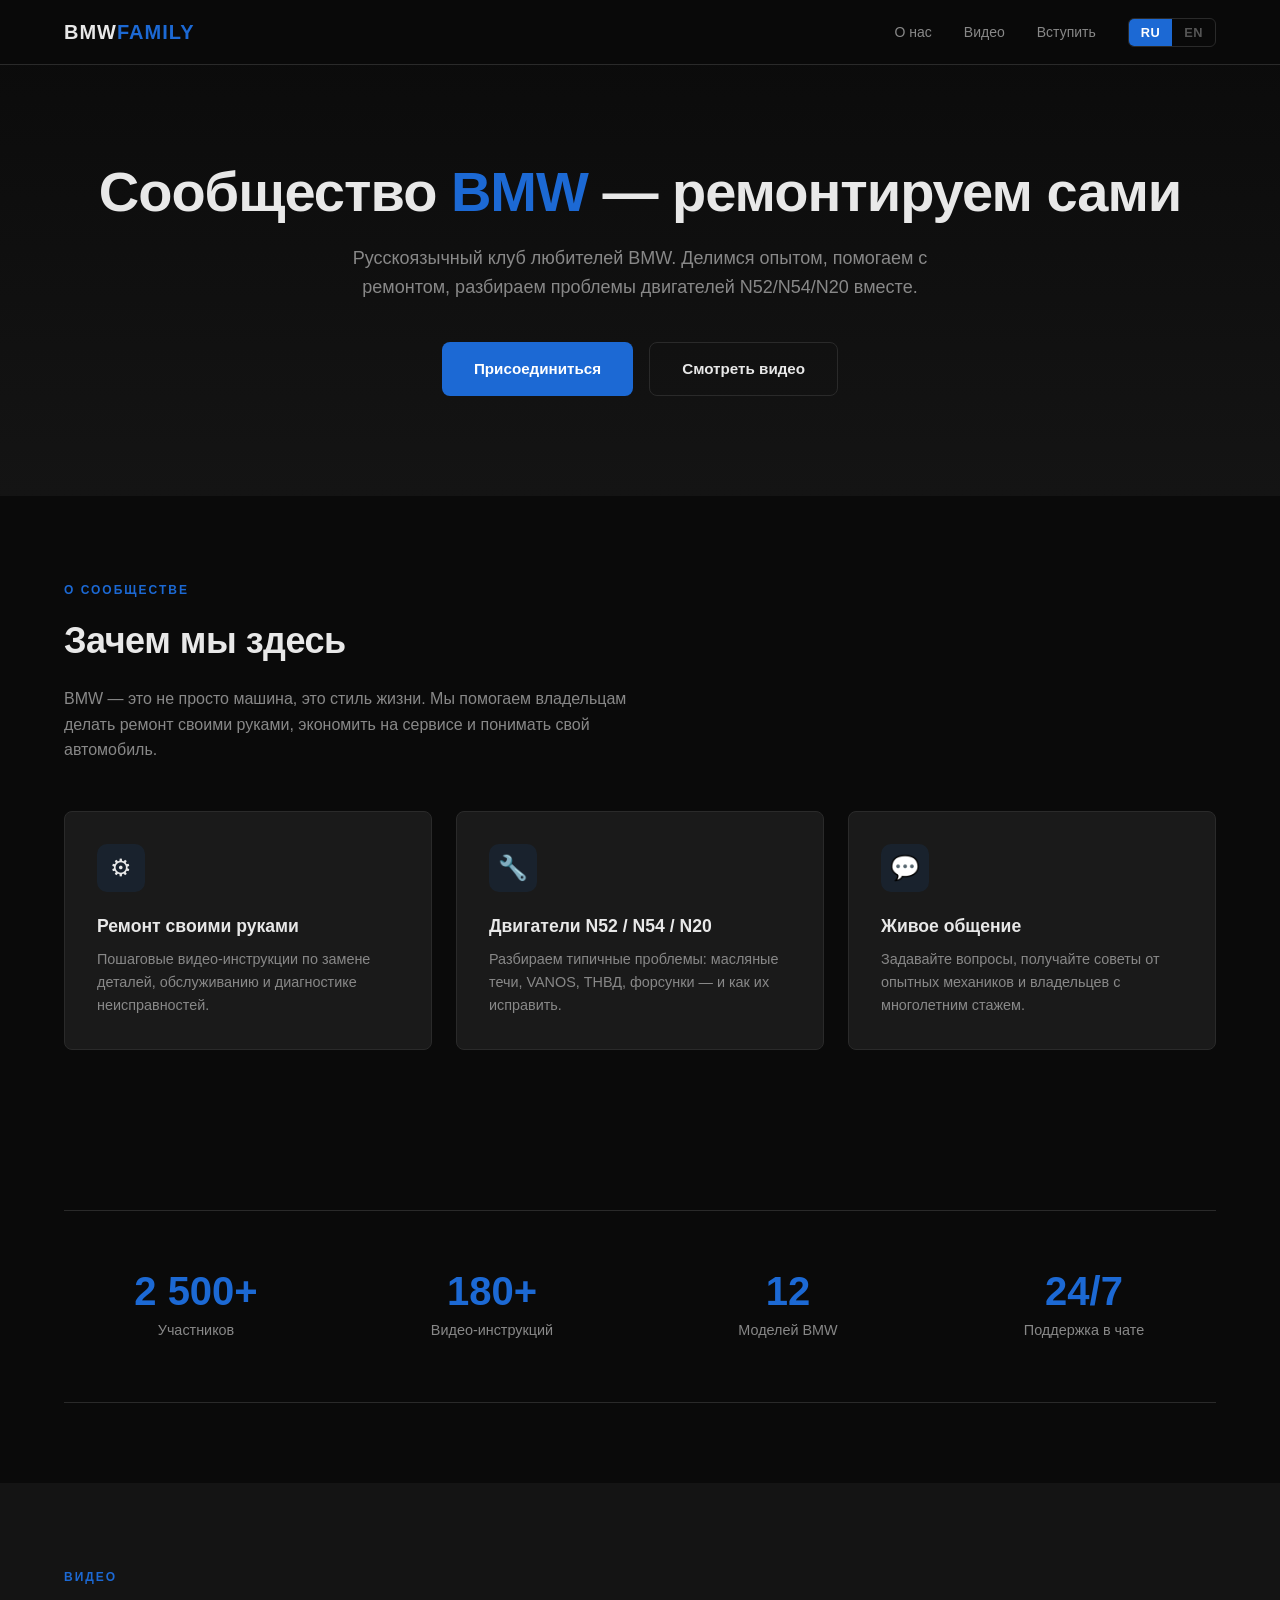
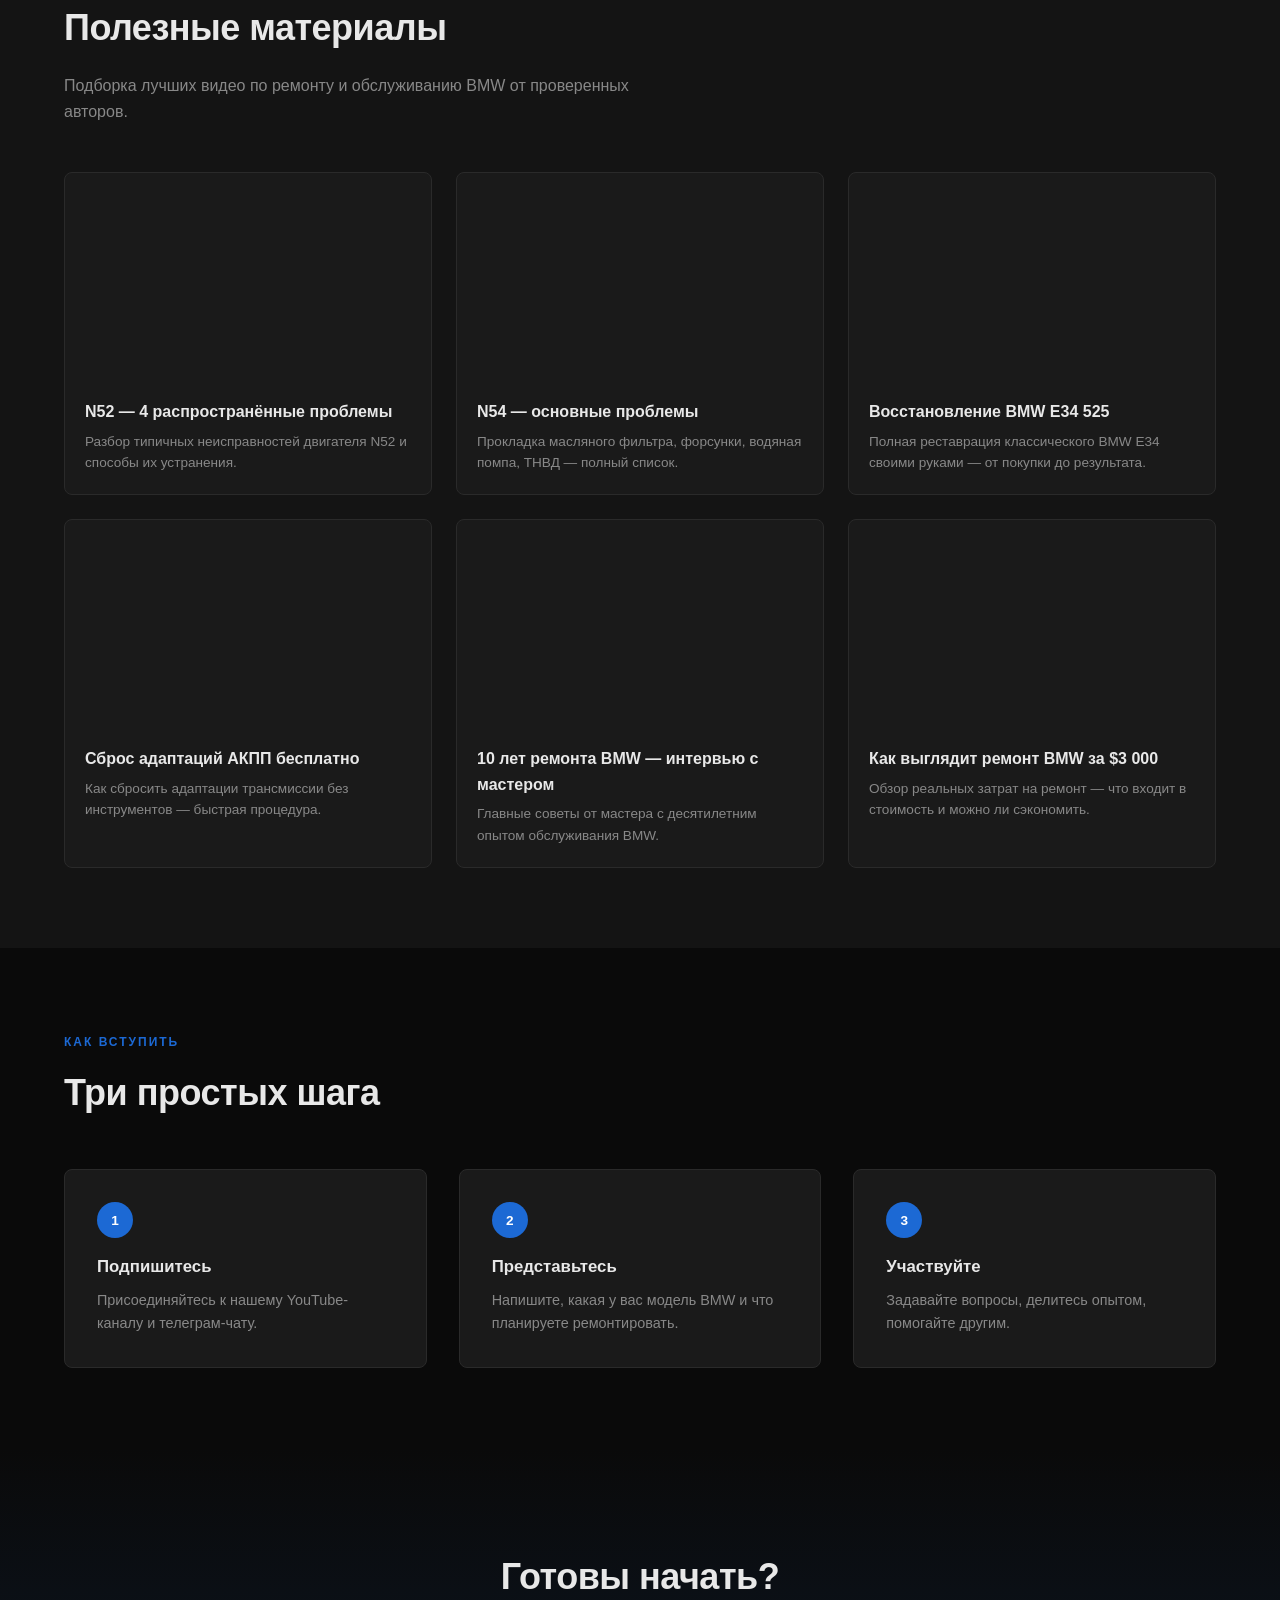
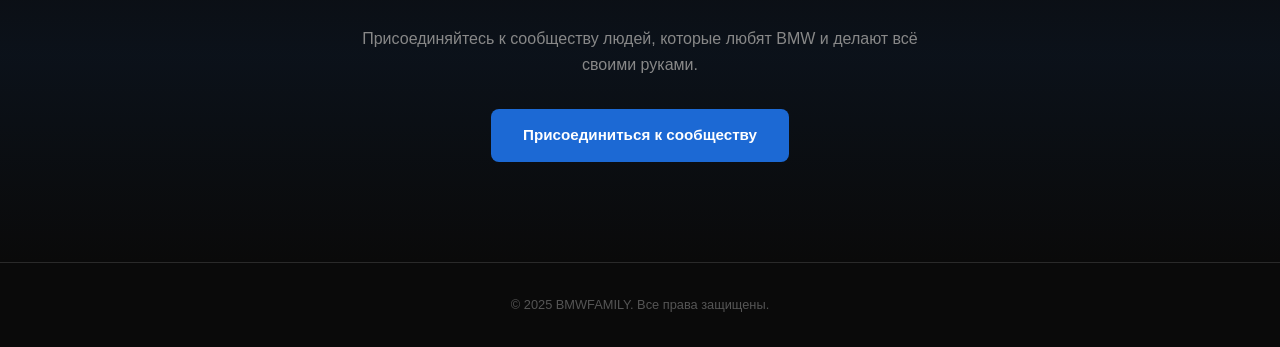
==== family/index.html @ 1f1db5b8 "Add a humorous landing page showcasing fictional "Yandex • Mail.ru • VK Video" offices in Amsterdam." ====
<!DOCTYPE html>
<html lang="ru">
<head>
    <meta charset="UTF-8">
    <meta name="viewport" content="width=device-width, initial-scale=1.0">
    <title>BMW Family Club — Сообщество любителей BMW</title>
    <style>
        /* ===== RESET & BASE ===== */
        *, *::before, *::after { margin: 0; padding: 0; box-sizing: border-box; }

        :root {
            --bg-primary: #0a0a0a;
            --bg-secondary: #141414;
            --bg-card: #1a1a1a;
            --accent: #1c69d4;
            --accent-hover: #2979ff;
            --text-primary: #e8e8e8;
            --text-secondary: #888;
            --text-muted: #555;
            --border: #2a2a2a;
            --radius: 8px;
            --max-width: 1200px;
        }

        html { scroll-behavior: smooth; }

        body {
            font-family: -apple-system, BlinkMacSystemFont, "Segoe UI", Roboto, Helvetica, Arial, sans-serif;
            background: var(--bg-primary);
            color: var(--text-primary);
            line-height: 1.6;
            -webkit-font-smoothing: antialiased;
        }

        a { color: var(--accent); text-decoration: none; transition: color 0.2s; }
        a:hover { color: var(--accent-hover); }

        img { max-width: 100%; display: block; }

        .container {
            max-width: var(--max-width);
            margin: 0 auto;
            padding: 0 24px;
        }

        /* ===== HEADER ===== */
        header {
            position: fixed;
            top: 0; left: 0; right: 0;
            z-index: 100;
            background: rgba(10, 10, 10, 0.85);
            backdrop-filter: blur(12px);
            border-bottom: 1px solid var(--border);
        }

        header .container {
            display: flex;
            align-items: center;
            justify-content: space-between;
            height: 64px;
        }

        .logo {
            font-size: 1.25rem;
            font-weight: 700;
            letter-spacing: 1px;
            color: var(--text-primary);
        }

        .logo span { color: var(--accent); }

        nav { display: flex; align-items: center; gap: 32px; }

        nav a {
            color: var(--text-secondary);
            font-size: 0.875rem;
            font-weight: 500;
            transition: color 0.2s;
        }

        nav a:hover { color: var(--text-primary); }

        .lang-switch {
            display: flex;
            border: 1px solid var(--border);
            border-radius: 6px;
            overflow: hidden;
        }

        .lang-btn {
            background: none;
            border: none;
            color: var(--text-muted);
            padding: 6px 12px;
            font-size: 0.8rem;
            font-weight: 600;
            cursor: pointer;
            transition: all 0.2s;
            letter-spacing: 0.5px;
        }

        .lang-btn.active {
            background: var(--accent);
            color: #fff;
        }

        .lang-btn:hover:not(.active) {
            color: var(--text-primary);
            background: var(--bg-card);
        }

        /* ===== HERO ===== */
        .hero {
            padding: 160px 0 100px;
            text-align: center;
            background: linear-gradient(180deg, var(--bg-primary) 0%, var(--bg-secondary) 100%);
        }

        .hero h1 {
            font-size: clamp(2rem, 5vw, 3.5rem);
            font-weight: 800;
            letter-spacing: -1px;
            line-height: 1.15;
            margin-bottom: 20px;
        }

        .hero h1 span { color: var(--accent); }

        .hero p {
            font-size: 1.125rem;
            color: var(--text-secondary);
            max-width: 640px;
            margin: 0 auto 40px;
        }

        .hero-buttons { display: flex; gap: 16px; justify-content: center; flex-wrap: wrap; }

        .btn {
            display: inline-flex;
            align-items: center;
            gap: 8px;
            padding: 14px 32px;
            border-radius: var(--radius);
            font-size: 0.95rem;
            font-weight: 600;
            cursor: pointer;
            transition: all 0.2s;
            border: none;
        }

        .btn-primary {
            background: var(--accent);
            color: #fff;
        }

        .btn-primary:hover { background: var(--accent-hover); color: #fff; }

        .btn-outline {
            background: transparent;
            color: var(--text-primary);
            border: 1px solid var(--border);
        }

        .btn-outline:hover { border-color: var(--text-secondary); }

        /* ===== SECTIONS ===== */
        section { padding: 80px 0; }

        .section-label {
            display: inline-block;
            font-size: 0.75rem;
            font-weight: 700;
            letter-spacing: 2px;
            text-transform: uppercase;
            color: var(--accent);
            margin-bottom: 12px;
        }

        .section-title {
            font-size: clamp(1.5rem, 3vw, 2.25rem);
            font-weight: 800;
            letter-spacing: -0.5px;
            margin-bottom: 16px;
        }

        .section-desc {
            color: var(--text-secondary);
            max-width: 600px;
            font-size: 1rem;
        }

        .section-header {
            margin-bottom: 48px;
        }

        /* ===== FEATURES ===== */
        .features-grid {
            display: grid;
            grid-template-columns: repeat(auto-fit, minmax(280px, 1fr));
            gap: 24px;
        }

        .feature-card {
            background: var(--bg-card);
            border: 1px solid var(--border);
            border-radius: var(--radius);
            padding: 32px;
            transition: border-color 0.2s;
        }

        .feature-card:hover { border-color: var(--accent); }

        .feature-icon {
            width: 48px;
            height: 48px;
            display: flex;
            align-items: center;
            justify-content: center;
            background: rgba(28, 105, 212, 0.1);
            border-radius: 10px;
            margin-bottom: 20px;
            font-size: 1.5rem;
        }

        .feature-card h3 {
            font-size: 1.1rem;
            font-weight: 700;
            margin-bottom: 8px;
        }

        .feature-card p {
            color: var(--text-secondary);
            font-size: 0.9rem;
        }

        /* ===== VIDEO SECTION ===== */
        #videos { background: var(--bg-secondary); }

        .videos-grid {
            display: grid;
            grid-template-columns: repeat(auto-fit, minmax(340px, 1fr));
            gap: 24px;
        }

        .video-card {
            background: var(--bg-card);
            border: 1px solid var(--border);
            border-radius: var(--radius);
            overflow: hidden;
            transition: border-color 0.2s;
        }

        .video-card:hover { border-color: var(--accent); }

        .video-wrapper {
            position: relative;
            padding-top: 56.25%;
        }

        .video-wrapper iframe {
            position: absolute;
            top: 0; left: 0;
            width: 100%;
            height: 100%;
            border: none;
        }

        .video-info { padding: 20px; }

        .video-info h3 {
            font-size: 1rem;
            font-weight: 700;
            margin-bottom: 6px;
        }

        .video-info p {
            color: var(--text-secondary);
            font-size: 0.85rem;
        }

        /* ===== STATS ===== */
        .stats {
            display: grid;
            grid-template-columns: repeat(auto-fit, minmax(180px, 1fr));
            gap: 32px;
            text-align: center;
            padding: 60px 0;
            border-top: 1px solid var(--border);
            border-bottom: 1px solid var(--border);
        }

        .stat-number {
            font-size: 2.5rem;
            font-weight: 800;
            color: var(--accent);
            line-height: 1;
            margin-bottom: 8px;
        }

        .stat-label {
            color: var(--text-secondary);
            font-size: 0.9rem;
        }

        /* ===== HOW IT WORKS ===== */
        .steps {
            display: grid;
            grid-template-columns: repeat(auto-fit, minmax(220px, 1fr));
            gap: 32px;
            counter-reset: step;
        }

        .step {
            position: relative;
            padding: 32px;
            background: var(--bg-card);
            border: 1px solid var(--border);
            border-radius: var(--radius);
            counter-increment: step;
        }

        .step::before {
            content: counter(step);
            display: inline-flex;
            align-items: center;
            justify-content: center;
            width: 36px;
            height: 36px;
            border-radius: 50%;
            background: var(--accent);
            color: #fff;
            font-size: 0.85rem;
            font-weight: 700;
            margin-bottom: 16px;
        }

        .step h3 {
            font-size: 1.05rem;
            font-weight: 700;
            margin-bottom: 8px;
        }

        .step p {
            color: var(--text-secondary);
            font-size: 0.9rem;
        }

        /* ===== CTA ===== */
        .cta {
            text-align: center;
            padding: 100px 0;
            background: linear-gradient(180deg, var(--bg-primary) 0%, rgba(28, 105, 212, 0.08) 50%, var(--bg-primary) 100%);
        }

        .cta .section-title { margin-bottom: 20px; }
        .cta .section-desc { margin: 0 auto 32px; }

        /* ===== FOOTER ===== */
        footer {
            border-top: 1px solid var(--border);
            padding: 32px 0;
            text-align: center;
            color: var(--text-muted);
            font-size: 0.8rem;
        }

        /* ===== MOBILE ===== */
        @media (max-width: 768px) {
            nav { gap: 16px; }
            nav a { display: none; }
            .hero { padding: 130px 0 70px; }
            section { padding: 60px 0; }
            .videos-grid { grid-template-columns: 1fr; }
            .stats { grid-template-columns: repeat(2, 1fr); }
        }
    </style>
</head>
<body>

<!-- ===== HEADER ===== -->
<header>
    <div class="container">
        <div class="logo">BMW<span>FAMILY</span></div>
        <nav>
            <a href="#about" data-ru="О нас" data-en="About">О нас</a>
            <a href="#videos" data-ru="Видео" data-en="Videos">Видео</a>
            <a href="#join" data-ru="Вступить" data-en="Join">Вступить</a>
            <div class="lang-switch">
                <button class="lang-btn active" data-lang="ru">RU</button>
                <button class="lang-btn" data-lang="en">EN</button>
            </div>
        </nav>
    </div>
</header>

<!-- ===== HERO ===== -->
<section class="hero">
    <div class="container">
        <h1 data-ru="Сообщество <span>BMW</span> — ремонтируем сами" data-en="<span>BMW</span> Community — DIY Repairs">Сообщество <span>BMW</span> — ремонтируем сами</h1>
        <p data-ru="Русскоязычный клуб любителей BMW. Делимся опытом, помогаем с ремонтом, разбираем проблемы двигателей N52/N54/N20 вместе." data-en="Russian-speaking BMW enthusiasts club. We share experience, help with repairs, and troubleshoot N52/N54/N20 engine problems together.">Русскоязычный клуб любителей BMW. Делимся опытом, помогаем с ремонтом, разбираем проблемы двигателей N52/N54/N20 вместе.</p>
        <div class="hero-buttons">
            <a href="#join" class="btn btn-primary" data-ru="Присоединиться" data-en="Join Us">Присоединиться</a>
            <a href="#videos" class="btn btn-outline" data-ru="Смотреть видео" data-en="Watch Videos">Смотреть видео</a>
        </div>
    </div>
</section>

<!-- ===== ABOUT ===== -->
<section id="about">
    <div class="container">
        <div class="section-header">
            <div class="section-label" data-ru="О сообществе" data-en="About the Community">О сообществе</div>
            <h2 class="section-title" data-ru="Зачем мы здесь" data-en="Why We're Here">Зачем мы здесь</h2>
            <p class="section-desc" data-ru="BMW — это не просто машина, это стиль жизни. Мы помогаем владельцам делать ремонт своими руками, экономить на сервисе и понимать свой автомобиль." data-en="BMW is not just a car, it's a lifestyle. We help owners do repairs themselves, save on service, and understand their car.">BMW — это не просто машина, это стиль жизни. Мы помогаем владельцам делать ремонт своими руками, экономить на сервисе и понимать свой автомобиль.</p>
        </div>
        <div class="features-grid">
            <div class="feature-card">
                <div class="feature-icon">&#9881;</div>
                <h3 data-ru="Ремонт своими руками" data-en="DIY Repairs">Ремонт своими руками</h3>
                <p data-ru="Пошаговые видео-инструкции по замене деталей, обслуживанию и диагностике неисправностей." data-en="Step-by-step video instructions for parts replacement, maintenance, and fault diagnostics.">Пошаговые видео-инструкции по замене деталей, обслуживанию и диагностике неисправностей.</p>
            </div>
            <div class="feature-card">
                <div class="feature-icon">&#128295;</div>
                <h3 data-ru="Двигатели N52 / N54 / N20" data-en="N52 / N54 / N20 Engines">Двигатели N52 / N54 / N20</h3>
                <p data-ru="Разбираем типичные проблемы: масляные течи, VANOS, ТНВД, форсунки — и как их исправить." data-en="Breaking down common issues: oil leaks, VANOS, HPFP, injectors — and how to fix them.">Разбираем типичные проблемы: масляные течи, VANOS, ТНВД, форсунки — и как их исправить.</p>
            </div>
            <div class="feature-card">
                <div class="feature-icon">&#128172;</div>
                <h3 data-ru="Живое общение" data-en="Live Community">Живое общение</h3>
                <p data-ru="Задавайте вопросы, получайте советы от опытных механиков и владельцев с многолетним стажем." data-en="Ask questions, get advice from experienced mechanics and owners with years of experience.">Задавайте вопросы, получайте советы от опытных механиков и владельцев с многолетним стажем.</p>
            </div>
        </div>
    </div>
</section>

<!-- ===== STATS ===== -->
<section>
    <div class="container">
        <div class="stats">
            <div>
                <div class="stat-number">2 500+</div>
                <div class="stat-label" data-ru="Участников" data-en="Members">Участников</div>
            </div>
            <div>
                <div class="stat-number">180+</div>
                <div class="stat-label" data-ru="Видео-инструкций" data-en="Video Tutorials">Видео-инструкций</div>
            </div>
            <div>
                <div class="stat-number">12</div>
                <div class="stat-label" data-ru="Моделей BMW" data-en="BMW Models">Моделей BMW</div>
            </div>
            <div>
                <div class="stat-number">24/7</div>
                <div class="stat-label" data-ru="Поддержка в чате" data-en="Chat Support">Поддержка в чате</div>
            </div>
        </div>
    </div>
</section>

<!-- ===== VIDEOS ===== -->
<section id="videos">
    <div class="container">
        <div class="section-header">
            <div class="section-label" data-ru="Видео" data-en="Videos">Видео</div>
            <h2 class="section-title" data-ru="Полезные материалы" data-en="Useful Resources">Полезные материалы</h2>
            <p class="section-desc" data-ru="Подборка лучших видео по ремонту и обслуживанию BMW от проверенных авторов." data-en="A curated collection of the best BMW repair and maintenance videos from trusted creators.">Подборка лучших видео по ремонту и обслуживанию BMW от проверенных авторов.</p>
        </div>
        <div class="videos-grid">

            <!-- Video 1: N52 Common Problems -->
            <div class="video-card">
                <div class="video-wrapper">
                    <iframe src="https://www.youtube.com/embed/VBYXVJZtmVU"
                            title="BMW N52 Engine - Common Problems"
                            allow="accelerometer; autoplay; clipboard-write; encrypted-media; gyroscope; picture-in-picture"
                            allowfullscreen></iframe>
                </div>
                <div class="video-info">
                    <h3 data-ru="N52 — 4 распространённые проблемы" data-en="N52 — 4 Common Problems">N52 — 4 распространённые проблемы</h3>
                    <p data-ru="Разбор типичных неисправностей двигателя N52 и способы их устранения." data-en="Breakdown of typical N52 engine issues and how to fix them.">Разбор типичных неисправностей двигателя N52 и способы их устранения.</p>
                </div>
            </div>

            <!-- Video 2: N54 Common Problems -->
            <div class="video-card">
                <div class="video-wrapper">
                    <iframe src="https://www.youtube.com/embed/XIRbyJPQwC0"
                            title="N54 Most Common Problems"
                            allow="accelerometer; autoplay; clipboard-write; encrypted-media; gyroscope; picture-in-picture"
                            allowfullscreen></iframe>
                </div>
                <div class="video-info">
                    <h3 data-ru="N54 — основные проблемы" data-en="N54 — Main Issues">N54 — основные проблемы</h3>
                    <p data-ru="Прокладка масляного фильтра, форсунки, водяная помпа, ТНВД — полный список." data-en="Oil filter housing gasket, injectors, water pump, HPFP — complete list.">Прокладка масляного фильтра, форсунки, водяная помпа, ТНВД — полный список.</p>
                </div>
            </div>

            <!-- Video 3: BMW E34 Restoration -->
            <div class="video-card">
                <div class="video-wrapper">
                    <iframe src="https://www.youtube.com/embed/w9Cf1forcUA"
                            title="BMW E34 525 Restoration"
                            allow="accelerometer; autoplay; clipboard-write; encrypted-media; gyroscope; picture-in-picture"
                            allowfullscreen></iframe>
                </div>
                <div class="video-info">
                    <h3 data-ru="Восстановление BMW E34 525" data-en="BMW E34 525 Restoration">Восстановление BMW E34 525</h3>
                    <p data-ru="Полная реставрация классического BMW E34 своими руками — от покупки до результата." data-en="Complete DIY restoration of a classic BMW E34 — from purchase to result.">Полная реставрация классического BMW E34 своими руками — от покупки до результата.</p>
                </div>
            </div>

            <!-- Video 4: Transmission Reset -->
            <div class="video-card">
                <div class="video-wrapper">
                    <iframe src="https://www.youtube.com/embed/JwtHP2oLD5k"
                            title="BMW Transmission Reset"
                            allow="accelerometer; autoplay; clipboard-write; encrypted-media; gyroscope; picture-in-picture"
                            allowfullscreen></iframe>
                </div>
                <div class="video-info">
                    <h3 data-ru="Сброс адаптаций АКПП бесплатно" data-en="Free Transmission Adaptation Reset">Сброс адаптаций АКПП бесплатно</h3>
                    <p data-ru="Как сбросить адаптации трансмиссии без инструментов — быстрая процедура." data-en="How to reset transmission adaptations without tools — a quick procedure.">Как сбросить адаптации трансмиссии без инструментов — быстрая процедура.</p>
                </div>
            </div>

            <!-- Video 5: BMW Mechanic Interview -->
            <div class="video-card">
                <div class="video-wrapper">
                    <iframe src="https://www.youtube.com/embed/oujDUFB3ZEg"
                            title="BMW Mechanic Interview - 10 Years Experience"
                            allow="accelerometer; autoplay; clipboard-write; encrypted-media; gyroscope; picture-in-picture"
                            allowfullscreen></iframe>
                </div>
                <div class="video-info">
                    <h3 data-ru="10 лет ремонта BMW — интервью с мастером" data-en="10 Years of BMW Repair — Mechanic Interview">10 лет ремонта BMW — интервью с мастером</h3>
                    <p data-ru="Главные советы от мастера с десятилетним опытом обслуживания BMW." data-en="Top tips from a mechanic with ten years of BMW service experience.">Главные советы от мастера с десятилетним опытом обслуживания BMW.</p>
                </div>
            </div>

            <!-- Video 6: What $2,983 Worth of BMW Repair Looks Like -->
            <div class="video-card">
                <div class="video-wrapper">
                    <iframe src="https://www.youtube.com/embed/NKREJygbsFQ"
                            title="What BMW Repair Looks Like"
                            allow="accelerometer; autoplay; clipboard-write; encrypted-media; gyroscope; picture-in-picture"
                            allowfullscreen></iframe>
                </div>
                <div class="video-info">
                    <h3 data-ru="Как выглядит ремонт BMW за $3 000" data-en="What $3,000 of BMW Repair Looks Like">Как выглядит ремонт BMW за $3 000</h3>
                    <p data-ru="Обзор реальных затрат на ремонт — что входит в стоимость и можно ли сэкономить." data-en="Overview of real repair costs — what's included and how to save money.">Обзор реальных затрат на ремонт — что входит в стоимость и можно ли сэкономить.</p>
                </div>
            </div>

        </div>
    </div>
</section>

<!-- ===== HOW TO JOIN ===== -->
<section id="join">
    <div class="container">
        <div class="section-header">
            <div class="section-label" data-ru="Как вступить" data-en="How to Join">Как вступить</div>
            <h2 class="section-title" data-ru="Три простых шага" data-en="Three Simple Steps">Три простых шага</h2>
        </div>
        <div class="steps">
            <div class="step">
                <h3 data-ru="Подпишитесь" data-en="Subscribe">Подпишитесь</h3>
                <p data-ru="Присоединяйтесь к нашему YouTube-каналу и телеграм-чату." data-en="Join our YouTube channel and Telegram chat.">Присоединяйтесь к нашему YouTube-каналу и телеграм-чату.</p>
            </div>
            <div class="step">
                <h3 data-ru="Представьтесь" data-en="Introduce Yourself">Представьтесь</h3>
                <p data-ru="Напишите, какая у вас модель BMW и что планируете ремонтировать." data-en="Tell us your BMW model and what you plan to repair.">Напишите, какая у вас модель BMW и что планируете ремонтировать.</p>
            </div>
            <div class="step">
                <h3 data-ru="Участвуйте" data-en="Participate">Участвуйте</h3>
                <p data-ru="Задавайте вопросы, делитесь опытом, помогайте другим." data-en="Ask questions, share experience, help others.">Задавайте вопросы, делитесь опытом, помогайте другим.</p>
            </div>
        </div>
    </div>
</section>

<!-- ===== CTA ===== -->
<section class="cta">
    <div class="container">
        <h2 class="section-title" data-ru="Готовы начать?" data-en="Ready to Start?">Готовы начать?</h2>
        <p class="section-desc" data-ru="Присоединяйтесь к сообществу людей, которые любят BMW и делают всё своими руками." data-en="Join a community of people who love BMW and do everything themselves.">Присоединяйтесь к сообществу людей, которые любят BMW и делают всё своими руками.</p>
        <a href="#join" class="btn btn-primary" data-ru="Присоединиться к сообществу" data-en="Join the Community">Присоединиться к сообществу</a>
    </div>
</section>

<!-- ===== FOOTER ===== -->
<footer>
    <div class="container">
        <p>&copy; 2025 BMWFAMILY. <span data-ru="Все права защищены." data-en="All rights reserved.">Все права защищены.</span></p>
    </div>
</footer>

<!-- ===== LANGUAGE SWITCH SCRIPT ===== -->
<script>
(function () {
    let currentLang = 'ru';

    function setLang(lang) {
        currentLang = lang;
        document.documentElement.lang = lang;

        document.querySelectorAll('.lang-btn').forEach(function (btn) {
            btn.classList.toggle('active', btn.dataset.lang === lang);
        });

        document.querySelectorAll('[data-ru]').forEach(function (el) {
            const text = el.getAttribute('data-' + lang);
            if (text) {
                if (el.tagName === 'INPUT' || el.tagName === 'TEXTAREA') {
                    el.placeholder = text;
                } else {
                    el.innerHTML = text;
                }
            }
        });
    }

    document.querySelectorAll('.lang-btn').forEach(function (btn) {
        btn.addEventListener('click', function () {
            setLang(btn.dataset.lang);
        });
    });
})();
</script>

</body>
</html>
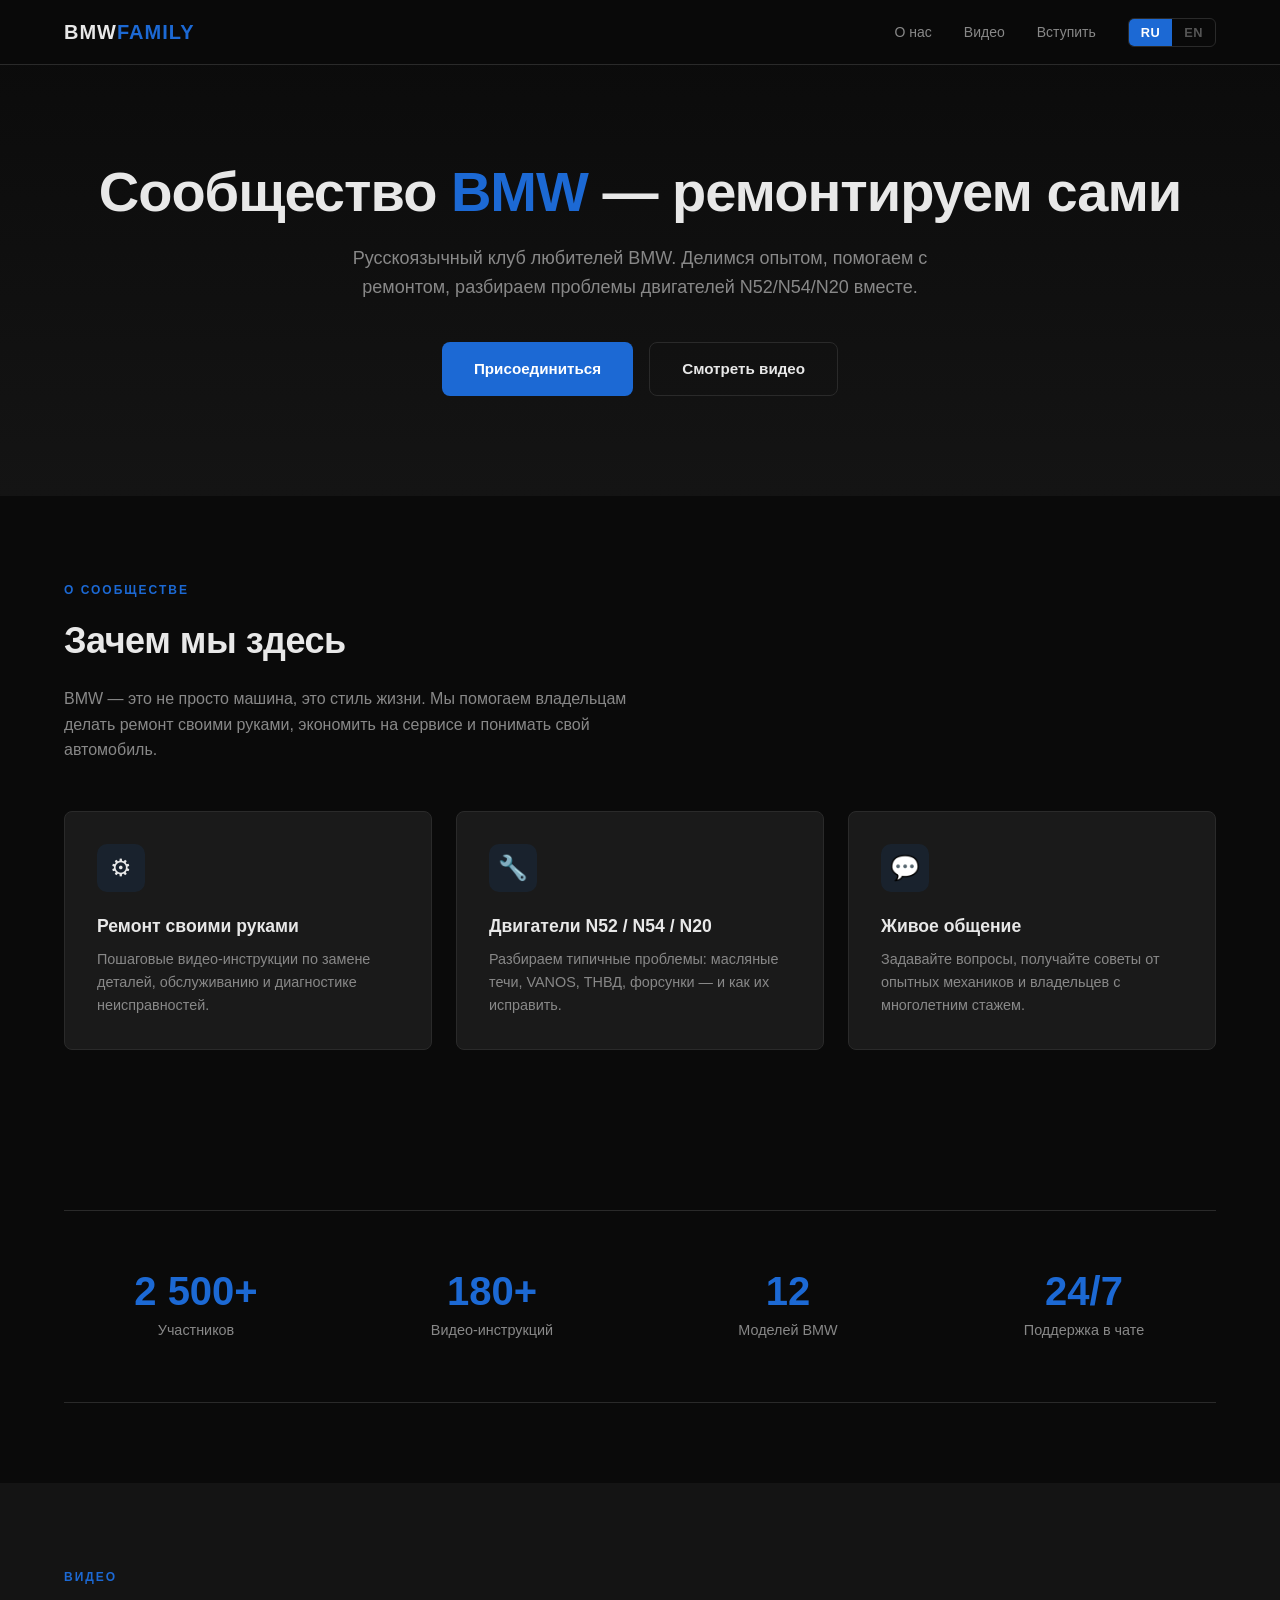
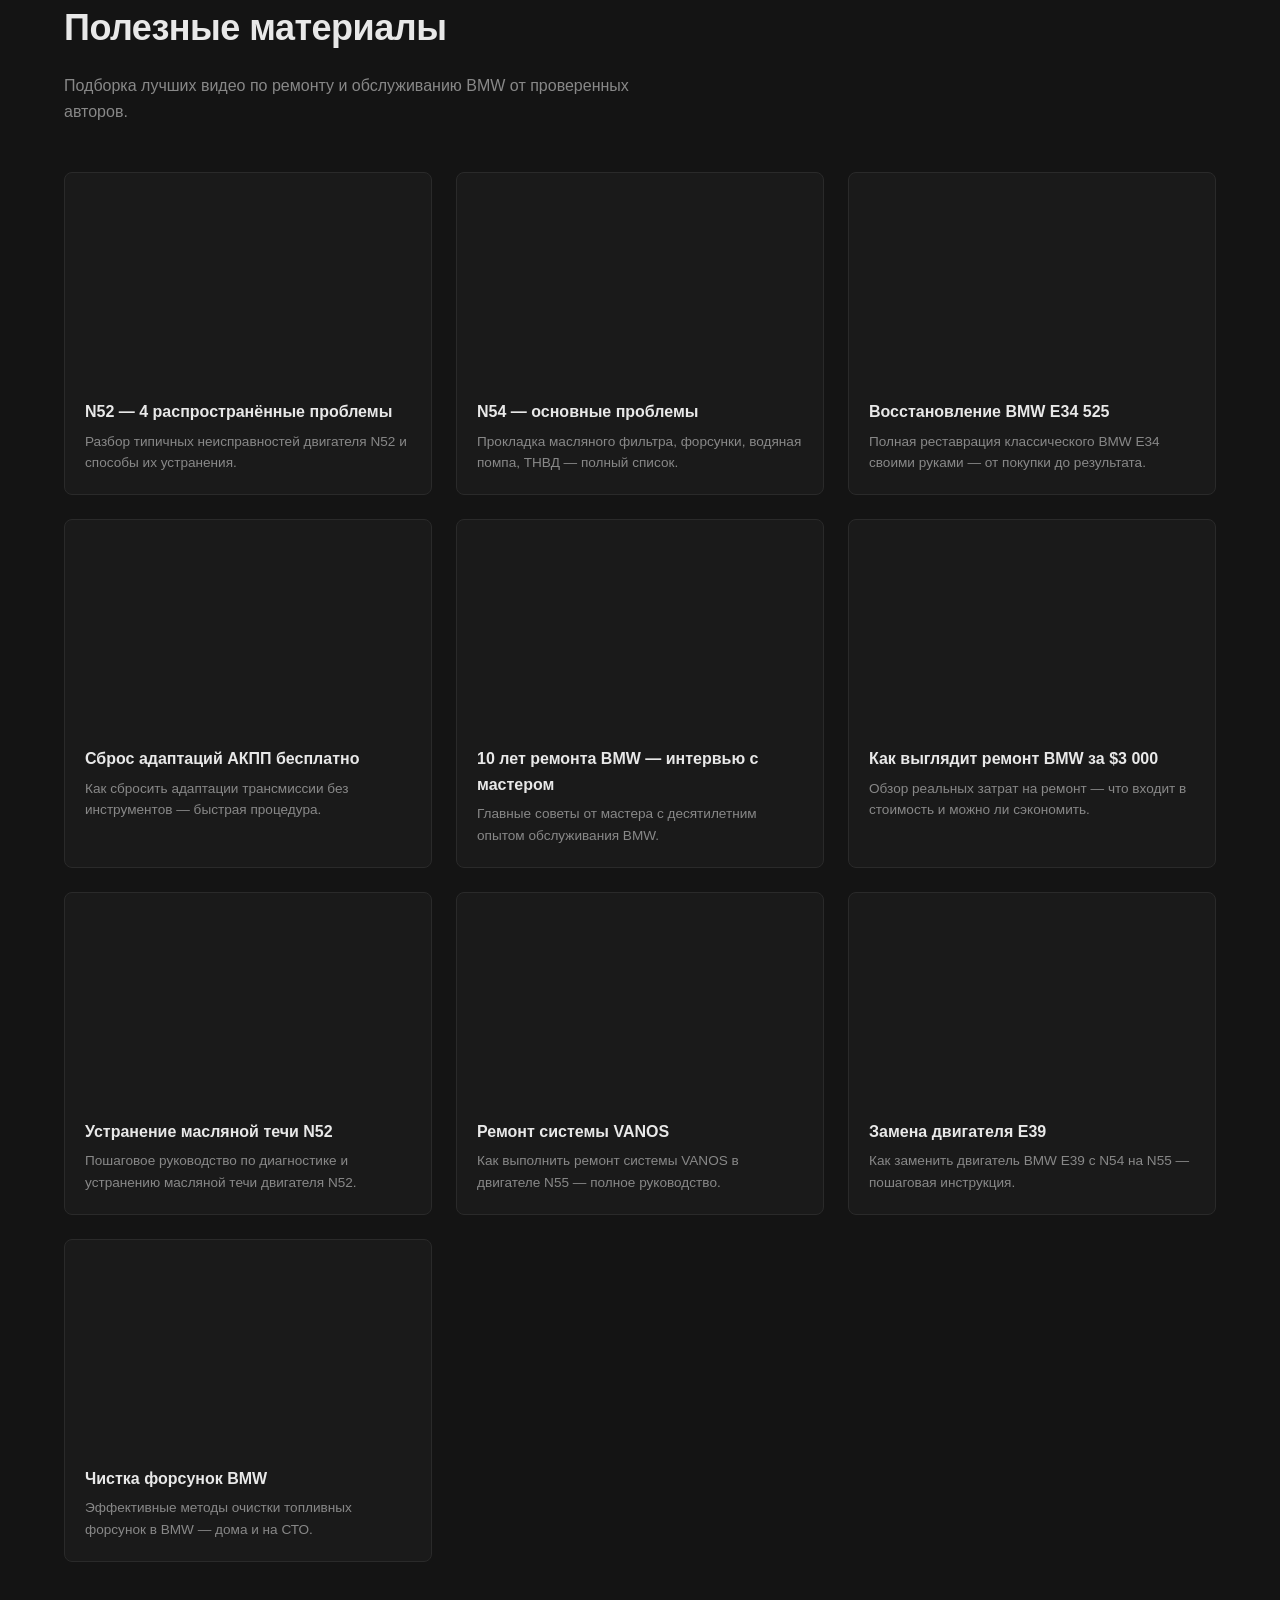
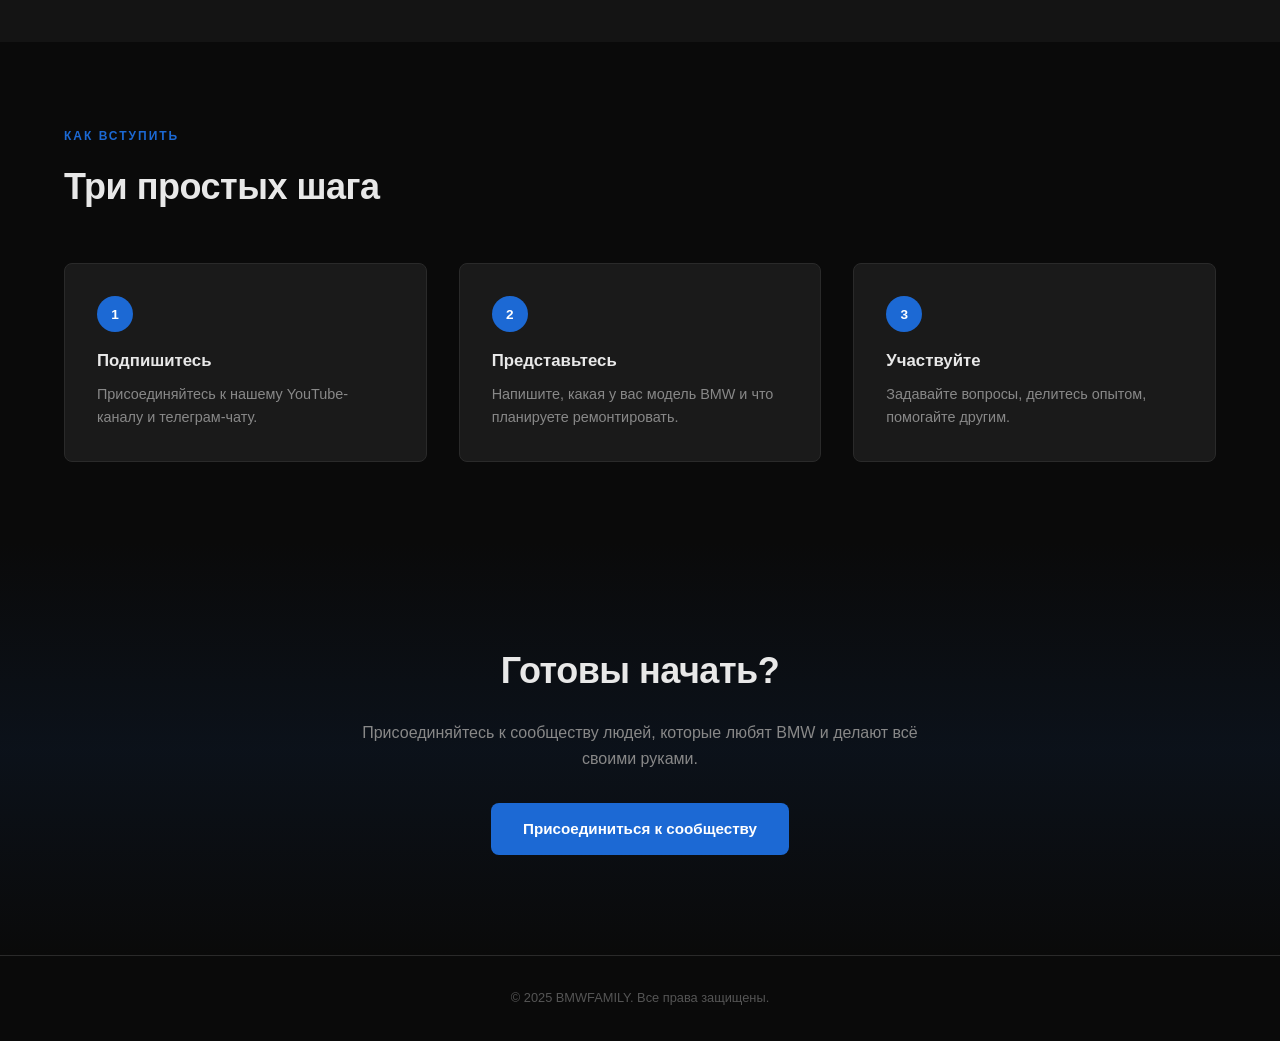
==== commit befd5178: "Add bilingual landing page for Russian-speaking BMW repair community." ====
--- a/family/index.html
+++ b/family/index.html
@@ -551,6 +551,62 @@
                 </div>
             </div>
 
+            <!-- Video 7: BMW N52 Engine Oil Leak Fix -->
+            <div class="video-card">
+                <div class="video-wrapper">
+                    <iframe src="https://www.youtube.com/embed/0D9d039vD7M"
+                            title="BMW N52 Oil Leak Fix"
+                            allow="accelerometer; autoplay; clipboard-write; encrypted-media; gyroscope; picture-in-picture"
+                            allowfullscreen></iframe>
+                </div>
+                <div class="video-info">
+                    <h3 data-ru="Устранение масляной течи N52" data-en="Fixing N52 Oil Leak">Устранение масляной течи N52</h3>
+                    <p data-ru="Пошаговое руководство по диагностике и устранению масляной течи двигателя N52." data-en="Step-by-step guide to diagnose and fix N52 oil leak.">Пошаговое руководство по диагностике и устранению масляной течи двигателя N52.</p>
+                </div>
+            </div>
+
+            <!-- Video 8: BMW VANOS System Repair -->
+            <div class="video-card">
+                <div class="video-wrapper">
+                    <iframe src="https://www.youtube.com/embed/2g7jXj6qJ0o"
+                            title="BMW VANOS System Repair"
+                            allow="accelerometer; autoplay; clipboard-write; encrypted-media; gyroscope; picture-in-picture"
+                            allowfullscreen></iframe>
+                </div>
+                <div class="video-info">
+                    <h3 data-ru="Ремонт системы VANOS" data-en="VANOS System Repair">Ремонт системы VANOS</h3>
+                    <p data-ru="Как выполнить ремонт системы VANOS в двигателе N54/N55 — полное руководство." data-en="How to repair VANOS system in N54/N55 engines — complete guide.">Как выполнить ремонт системы VANOS в двигателе N55 — полное руководство.</p>
+                </div>
+            </div>
+
+            <!-- Video 9: BMW E39 Engine Swap -->
+            <div class="video-card">
+                <div class="video-wrapper">
+                    <iframe src="https://www.youtube.com/embed/sZ8Z3zW8kQ0"
+                            title="BMW E39 Engine Swap"
+                            allow="accelerometer; autoplay; clipboard-write; encrypted-media; gyroscope; picture-in-picture"
+                            allowfullscreen></iframe>
+                </div>
+                <div class="video-info">
+                    <h3 data-ru="Замена двигателя E39" data-en="E39 Engine Swap">Замена двигателя E39</h3>
+                    <p data-ru="Как заменить двигатель BMW E39 с N54 на N55 — пошаговая инструкция." data-en="How to swap BMW E39 engine from N54 to N55 — step by step guide.">Как заменить двигатель BMW E39 с N54 на N55 — пошаговая инструкция.</p>
+                </div>
+            </div>
+
+            <!-- Video 10: BMW Injector Cleaning -->
+            <div class="video-card">
+                <div class="video-wrapper">
+                    <iframe src="https://www.youtube.com/embed/fJX1gJ6lZ1g"
+                            title="BMW Injector Cleaning"
+                            allow="accelerometer; autoplay; clipboard-write; encrypted-media; gyroscope; picture-in-picture"
+                            allowfullscreen></iframe>
+                </div>
+                <div class="video-info">
+                    <h3 data-ru="Чистка форсунок BMW" data-en="BMW Injector Cleaning">Чистка форсунок BMW</h3>
+                    <p data-ru="Эффективные методы очистки топливных форсунок в BMW — дома и на СТО." data-en="Effective methods for cleaning BMW fuel injectors — at home and at repair shop.">Эффективные методы очистки топливных форсунок в BMW — дома и на СТО.</p>
+                </div>
+            </div>
+
         </div>
     </div>
 </section>
